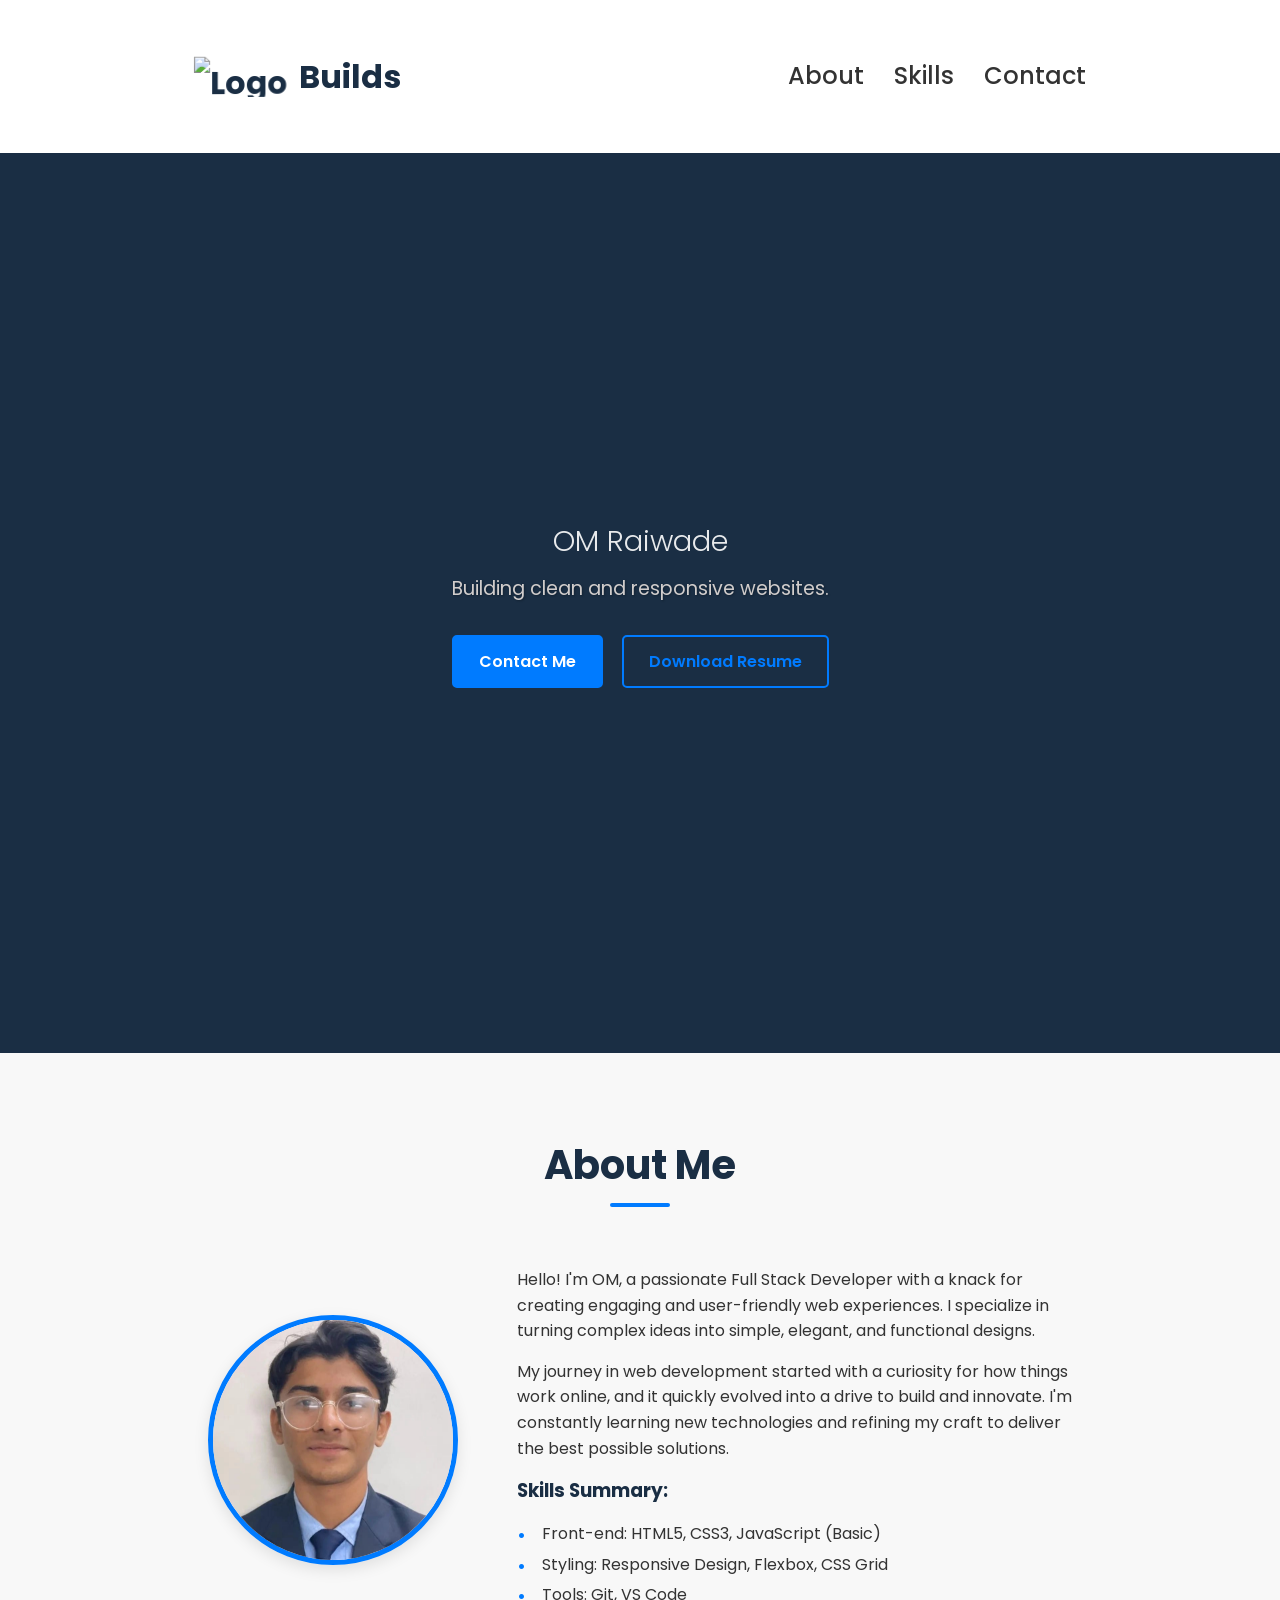
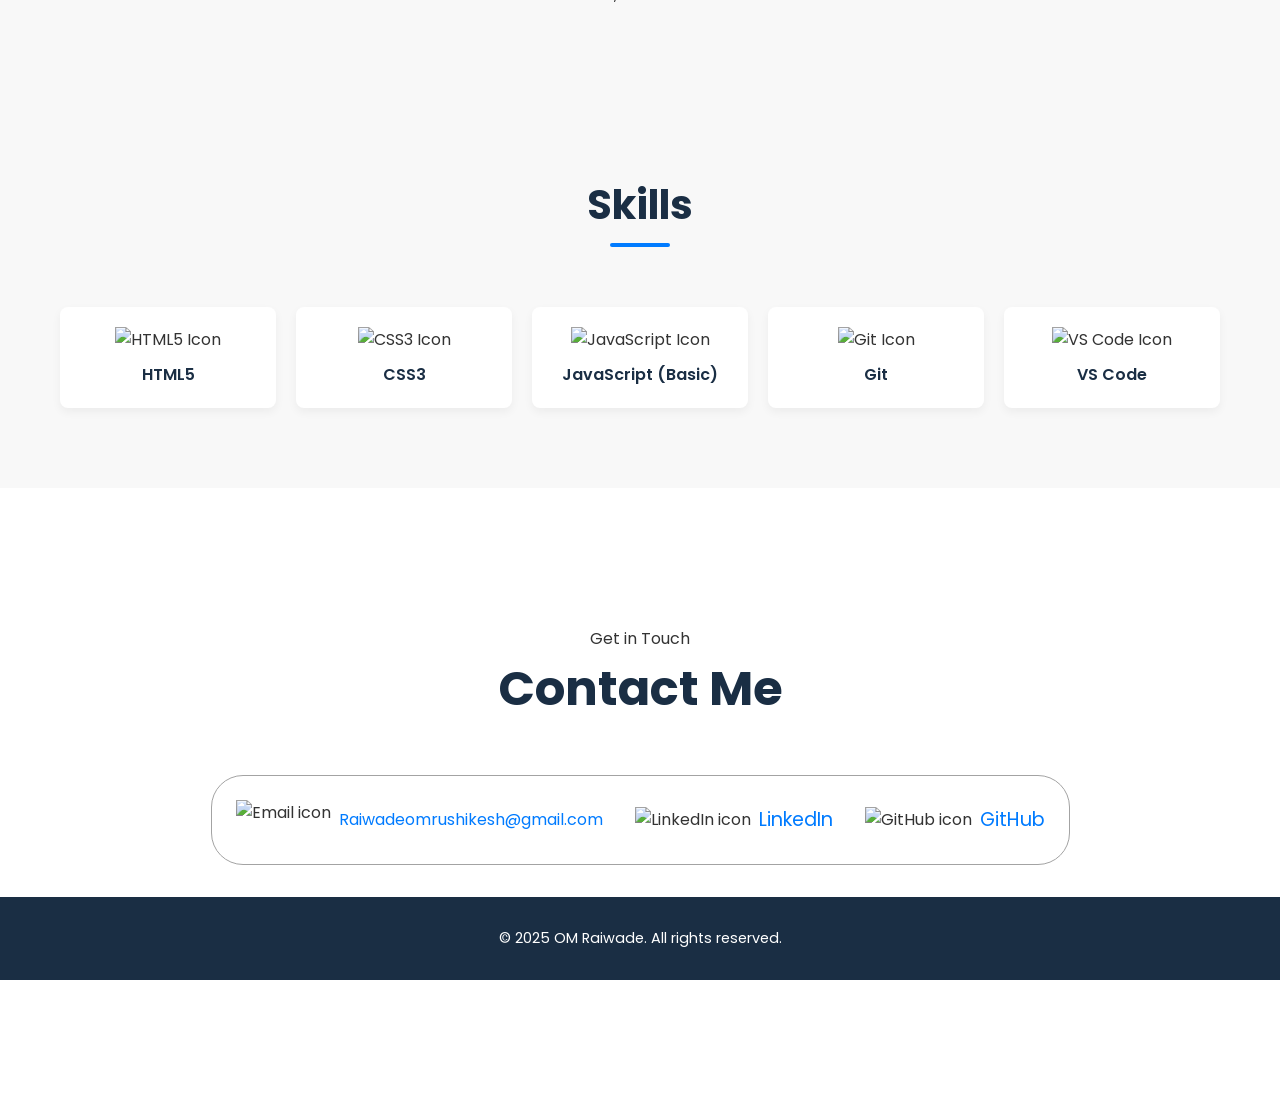
==== index.html @ de5ab7b6 "Add files via upload" ====
<!DOCTYPE html>
<html lang="en">
<head>
  <meta charset="UTF-8" />
  <meta name="viewport" content="width=device-width, initial-scale=1.0"/>
  <script src="https://cdnjs.cloudflare.com/ajax/libs/three.js/r121/three.min.js"></script>
<script src="https://cdn.jsdelivr.net/npm/vanta@latest/dist/vanta.net.min.js"></script>
  <title>Portfolio</title>
  <link rel="stylesheet" href="style.css" />
  <link href="https://fonts.googleapis.com/css2?family=Poppins:wght@300;400;600;700&display=swap" rel="stylesheet">
</head>
<body>

  <!-- Desktop Navigation -->
  <nav id="desktop-nav">
    <div class="logo">
      <img src="./assets/Gemini_Generated_Image_wcb12lwcb12lwcb1.png" alt="Logo" />
      <span>Builds</span>
    </div>
    <ul class="nav-links">
      <li><a href="#about">About</a></li>
      <li><a href="#skills">Skills</a></li>
      <li><a href="#contact">Contact</a></li>
    </ul>
  </nav>

  <!-- Hamburger Navigation (Mobile) -->
  <nav id="hamburger-nav">
    <div class="logo">Om</div>
    <div class="hamburger-menu">
      <div class="hamburger-icon" onclick="toggleMenu()">
        <span></span>
        <span></span>
        <span></span>
      </div>
      <ul class="menu-links">
        <li><a href="#about" onclick="toggleMenu()">About</a></li>
        <li><a href="#skills" onclick="toggleMenu()">Skills</a></li>
        <li><a href="#contact" onclick="toggleMenu()">Contact</a></li>
      </ul>
    </div>
  </nav>

  <!-- Hero Section -->
  <header class="hero-section" id="vanta-hero">
    <div class="hero-content">
      <p class="title">OM Raiwade</p>
     <p class="tagline" style="color: #fff5ee; font-size: 1.2rem; text-shadow: 1px 1px 2px rgba(0,0,0,0.3);">
  Building clean and responsive websites.
</p>

      <div class="hero-buttons">
        <a href="#contact" class="btn primary-btn">Contact Me</a>
        <a href="./assets/Om Resume.docx" download class="btn secondary-btn">Download Resume</a>
      </div>
    </div>
  </header>

  <!-- About Section -->
  <section id="about" class="about-me-section">
    <div class="container">
      <h2 class="section-title">About Me</h2>
      <div class="about-content">
        <div class="profile-image">
          <img src="./assets/Profile pic.jpeg" alt="Profile Picture">
        </div>
        <div class="bio-text">
          <p>Hello! I'm OM, a passionate Full Stack Developer with a knack for creating engaging and user-friendly web experiences. I specialize in turning complex ideas into simple, elegant, and functional designs.</p>
          <p>My journey in web development started with a curiosity for how things work online, and it quickly evolved into a drive to build and innovate. I'm constantly learning new technologies and refining my craft to deliver the best possible solutions.</p>
          <h3>Skills Summary:</h3>
          <ul>
            <li>Front-end: HTML5, CSS3, JavaScript (Basic)</li>
            <li>Styling: Responsive Design, Flexbox, CSS Grid</li>
            <li>Tools: Git, VS Code</li>
          </ul>
        </div>
      </div>
    </div>
  </section>

  <!-- Skills Section -->
  <section id="skills" class="skills-section">
    <div class="container">
      <h2 class="section-title">Skills</h2>
      <div class="skills-grid">
        <div class="skill-item fade-in-section">
          <img src="https://img.icons8.com/color/96/000000/html-5--v1.png" alt="HTML5 Icon">
          <p>HTML5</p>
        </div>
        <div class="skill-item fade-in-section">
          <img src="https://img.icons8.com/color/96/000000/css3.png" alt="CSS3 Icon">
          <p>CSS3</p>
        </div>
        <div class="skill-item fade-in-section">
          <img src="https://img.icons8.com/color/96/000000/javascript--v1.png" alt="JavaScript Icon">
          <p>JavaScript (Basic)</p>
        </div>
        <div class="skill-item fade-in-section">
          <img src="https://img.icons8.com/ios-filled/96/000000/git.png" alt="Git Icon">
          <p>Git</p>
        </div>
        <div class="skill-item fade-in-section">
          <img src="https://img.icons8.com/color/96/000000/visual-studio-code-2019.png" alt="VS Code Icon">
          <p>VS Code</p>
        </div>
      </div>
    </div>
  </section>

  <!-- Contact Section -->
   <section id="contact">
      <p class="section__text__p1">Get in Touch</p>
      <h1 class="title">Contact Me</h1>
  <div class="contact-info-upper-container">
  <div class="contact-info-container">
    <img src="https://img.icons8.com/ios-glyphs/30/000000/new-post.png" alt="Email icon" class="icon contact-icon email-icon"/>
    <a href="mailto:Raiwadeomrushikesh@gmail.com">Raiwadeomrushikesh@gmail.com</a>
  </div>
  <div class="contact-info-container">
    <img src="https://img.icons8.com/ios-filled/50/0077b5/linkedin.png" alt="LinkedIn icon" class="icon contact-icon"/>
    <p><a href='https://www.linkedin.com/in/om-raiwade/'>LinkedIn</a></p>
  </div>
  <div class="contact-info-container">
    <img src="https://img.icons8.com/ios-glyphs/30/000000/github.png" alt="GitHub icon" class="icon contact-icon"/>
    <p><a href="https://github.com/Raiwadeom">GitHub</a></p>
  </div>
</div>


  <!-- Footer -->
  <footer>
    <p>© 2025 OM Raiwade. All rights reserved.</p>
  </footer>

  <!-- JavaScript for Animations and Hamburger -->
  <script>
    // Fade-in animation using IntersectionObserver
    const sections = document.querySelectorAll('.fade-in-section');
    const observerOptions = { threshold: 0.1 };
    const observer = new IntersectionObserver((entries, obs) => {
      entries.forEach(entry => {
        if (entry.isIntersecting) {
          entry.target.classList.add('is-visible');
          obs.unobserve(entry.target);
        }
      });
    }, observerOptions);
    sections.forEach(section => observer.observe(section));

    // Hamburger Menu Toggle
    function toggleMenu() {
      const menu = document.querySelector(".menu-links");
      const icon = document.querySelector(".hamburger-icon");
      menu.classList.toggle("open");
      icon.classList.toggle("open");
    }
  </script>
<script src="https://cdn.jsdelivr.net/npm/vanilla-tilt@1.7.0/dist/vanilla-tilt.min.js"></script>
<script>
  VanillaTilt.init(document.querySelectorAll(".skill-item"), {
    max: 15,
    speed: 400,
    glare: true,
    "max-glare": 0.2,
    
  });
  VANTA.NET({
    el: "#vanta-hero",
    mouseControls: true,
    touchControls: true,
    gyroControls: false,
    minHeight: 200.00,
    minWidth: 200.00,
    scale: 1.0,
    scaleMobile: 1.0,
    color: 0x007bff,
    backgroundColor: 0x1a2e44,
  });

  
</script>

</body>
</html>
---- style.css ----
/* Variables for easy color theme changes */

nav,
.nav-links {
  display: flex;
}

nav {
  justify-content: space-around;
  align-items: center;
  height: 17vh;
  position: fixed;
  top: 0;
  width: 100%;
  background-color: white;
  z-index: 1000;
  animation: slideDown 0.6s ease-out forwards;
  opacity: 0;
}

@keyframes slideDown {
  0% {
    transform: translateY(-100%);
    opacity: 0;
  }
  100% {
    transform: translateY(0);
    opacity: 1;
  }
}
.nav-links {
  gap: 2rem;
  list-style: none;
  font-size: 1.5rem;
}

a {
  color: black;
  text-decoration: none;
  text-decoration-color: white;
}

a:hover {
  color: grey;
  text-decoration: underline;
  text-underline-offset: 1rem;
  text-decoration-color: rgb(181, 181, 181);
}

.logo {
  display: flex;
  align-items: center;
  gap: 10px;
  font-size: 2rem;
  font-weight: bold;
  color: var(--navy);
}

.logo img {
    transform: perspective(500px) rotateY(10deg);
  transition: transform 0.4s ease;
  height: 40px;
  width: auto;
}

.btn:hover {
  transform: perspective(800px) rotateX(6deg);
}

.logo:hover {
  cursor: default;
  animation: bounce 0.6s ease;
}
@keyframes bounce {
  0%, 100% {
    transform: translateY(0);
  }
  50% {
    transform: translateY(-5px);
  }
}


/* Add this in your CSS */
.fade-in-section {
  opacity: 0;
  transform: translateY(30px);
  transition: opacity 0.8s ease-out, transform 0.8s ease-out;
}

.fade-in-section.is-visible {
  opacity: 1;
  transform: translateY(0);
}


/* HAMBURGER MENU */

#hamburger-nav {
  display: none;
}

.hamburger-menu {
  position: relative;
  display: inline-block;
}

.hamburger-icon {
  display: flex;
  flex-direction: column;
  justify-content: space-between;
  height: 24px;
  width: 30px;
  cursor: pointer;
}

.hamburger-icon span {
  width: 100%;
  height: 2px;
  background-color: black;
  transition: all 0.3 ease-in-out;
}

.menu-links {
  position: absolute;
  top: 100%;
  right: 0;
  background-color: white;
  width: fit-content;
  max-height: 0;
  overflow: hidden;
  transition: all 0.3 ease-in-out;
}

.menu-links a {
  display: block;
  padding: 10px;
  text-align: center;
  font-size: 1.5rem;
  color: black;
  text-decoration: none;
  transition: all 0.3 ease-in-out;
}

.menu-links li {
  list-style: none;
}

.menu-links.open {
  max-height: 300px;
}

.hamburger-icon.open span:first-child {
  transform: rotate(45deg) translate(10px, 5px);
}

.hamburger-icon.open span:nth-child(2) {
  opacity: 0;
}

.hamburger-icon.open span:last-child {
  transform: rotate(-45deg) translate(10px, -5px);
}

.hamburger-icon span:first-child {
  transform: none;
}

.hamburger-icon span:first-child {
  opacity: 1;
}

.hamburger-icon span:first-child {
  transform: none;
}

/* Basic Reset */
* {
  margin: 0;
  padding: 0;
  box-sizing: border-box;
}

/* Navbar Styling */
.navbar {
  display: flex;
  justify-content: space-between;
  align-items: center;
  padding: 20px 10%;
  background-color: #ffffff; /* or dark background if using dark theme */
  box-shadow: 0 2px 5px rgba(0, 0, 0, 0.1);
  position: fixed;
  width: 100%;
  top: 0;
  z-index: 100;
}

/* Logo */
.logo img {
  height: 40px;
  width: auto;
}

/* Navigation Links */
.nav-links {
  list-style: none;
  display: flex;
  gap: 30px;
}

.nav-links a {
  text-decoration: none;
  color: #333;
  font-weight: 500;
  transition: color 0.3s ease;
}

.nav-links a:hover {
  color: #007bff; /* hover effect color */
}



:root {
    --navy: #1A2E44;
    --white: #FFFFFF;
    --accent-blue: #007BFF;
    --light-gray: #f8f8f8;
    --dark-gray: #333;
}

/* Base Styles */
* {
    margin: 0;
    padding: 0;
    box-sizing: border-box;
}

body {
    font-family: 'Poppins', sans-serif;
    line-height: 1.6;
    color: var(--dark-gray);
    background-color: var(--white);
    scroll-behavior: smooth;
}

.container {
    max-width: 1200px;
    margin: 0 auto;
    padding: 0 20px;
}

a {
    text-decoration: none;
    color: var(--accent-blue);
}

a:hover {
    text-decoration: underline;
}

h1, h2, h3 {
    color: var(--navy);
    margin-bottom: 15px;
}

.section-title {
    text-align: center;
    font-size: 2.5em;
    margin-bottom: 60px;
    position: relative;
    padding-bottom: 10px;
}

.section-title::after {
    content: '';
    position: absolute;
    bottom: 0;
    left: 50%;
    transform: translateX(-50%);
    width: 60px;
    height: 4px;
    background-color: var(--accent-blue);
    border-radius: 2px;
}

.btn {
    display: inline-block;
    padding: 12px 25px;
    border-radius: 5px;
    font-weight: 600;
    transition: background-color 0.3s ease, color 0.3s ease;
    text-align: center;
}

.primary-btn {
    background-color: var(--accent-blue);
    color: var(--white);
    border: 2px solid var(--accent-blue);
}

.primary-btn:hover {
    background-color: #0056b3;
    border-color: #0056b3;
    color: var(--white);
    text-decoration: none;
}

.secondary-btn {
    background-color: transparent;
    color: var(--accent-blue);
    border: 2px solid var(--accent-blue);
    margin-left: 15px;
}

.secondary-btn:hover {
    background-color: var(--accent-blue);
    color: var(--white);
    text-decoration: none;
}

/* Hero Section */

.hero-section {
    background-color: var(--navy);
    color: var(--white);
    text-align: center;
    padding: 100px 20px;
    display: flex;
    justify-content: center;
    align-items: center;
    min-height: 100vh; /* Full viewport height */
    flex-direction: column;
     margin-top: 17vh;
}

.hero-content h1 {
    font-size: 4em;
    margin-bottom: 10px;
    color: var(--white);
}

.hero-content .title {
    font-size: 1.8em;
    font-weight: 300;
    margin-bottom: 10px;
    opacity: 0.9;
}

.hero-content .tagline {
    font-size: 1.2em;
    margin-bottom: 30px;
    opacity: 0.8;
}

.hero-buttons {
    margin-top: 20px;
}

/* About Me Section */
.about-me-section {
    padding: 80px 0;
    background-color: var(--light-gray);
    text-align: center;
}

.about-content {
    display: flex;
    flex-wrap: wrap;
    align-items: center;
    gap: 40px;
    text-align: left;
    max-width: 900px;
    margin: 0 auto;
}

.profile-image {
    flex: 1;
    min-width: 250px;
    display: flex;
    justify-content: center;
    align-items: center;
}

.profile-image img {
    width: 250px;
    height: 250px;
    border-radius: 50%;
    object-fit: cover;
    border: 5px solid var(--accent-blue);
    box-shadow: 0 5px 15px rgba(0, 0, 0, 0.1);
}

.bio-text {
    flex: 2;
    min-width: 300px;
}

.bio-text p {
    margin-bottom: 15px;
}

.bio-text ul {
    list-style: none;
    padding-left: 0;
    margin-top: 15px;
}

.bio-text ul li {
    margin-bottom: 5px;
    padding-left: 25px;
    position: relative;
}

.bio-text ul li::before {
    content: '•';
    color: var(--accent-blue);
    font-size: 1.2em;
    position: absolute;
    left: 0;
    top: 0;
}

/* Projects Section */
.projects-section {
    padding: 80px 0;
    background-color: var(--white);
}

.project-grid {
    display: grid;
    grid-template-columns: repeat(auto-fit, minmax(300px, 1fr));
    gap: 30px;
}

.project-card {
    background-color: var(--light-gray);
    border-radius: 8px;
    padding: 30px;
    box-shadow: 0 4px 15px rgba(0, 0, 0, 0.05);
    transition: transform 0.3s ease, box-shadow 0.3s ease;
    display: flex;
    flex-direction: column;
    justify-content: space-between;
    opacity: 0; /* Hidden by default for animation */
    transform: translateY(20px); /* Start slightly below for animation */
}

.project-card.is-visible {
    opacity: 1;
    transform: translateY(0);
    transition: opacity 0.6s ease-out, transform 0.6s ease-out;
}

.project-card:hover {
    transform: translateY(-5px);
    box-shadow: 0 6px 20px rgba(0, 0, 0, 0.1);
}

.project-card h3 {
    color: var(--accent-blue);
    margin-bottom: 10px;
}

.project-description {
    font-size: 0.95em;
    margin-bottom: 15px;
    flex-grow: 1;
}

.tech-stack {
    font-size: 0.9em;
    color: #555;
    margin-bottom: 20px;
}

.project-btn {
    background-color: var(--navy);
    color: var(--white);
    border: none;
    align-self: flex-start;
    padding: 10px 20px;
    font-size: 0.9em;
}

.project-btn:hover {
    background-color: var(--dark-gray);
    text-decoration: none;
}

/* Skills Section */
.skills-section {
    padding: 80px 0;
    background-color: var(--light-gray);
}

.skills-grid {
    display: grid;
    grid-template-columns: repeat(auto-fit, minmax(120px, 1fr));
    gap: 20px;
    text-align: center;
}

.skill-item {
    background-color: var(--white);
    border-radius: 8px;
    padding: 20px;
    box-shadow: 0 4px 10px rgba(0, 0, 0, 0.05);
    transition: transform 0.3s ease, box-shadow 0.3s ease;
    opacity: 0; /* Hidden by default for animation */
    transform: translateY(20px); /* Start slightly below for animation */
}

.skill-item.is-visible {
    opacity: 1;
    transform: translateY(0);
    transition: opacity 0.6s ease-out, transform 0.6s ease-out;
}

.skill-item:hover {
    transform: translateY(-5px);
    box-shadow: 0 6px 15px rgba(0, 0, 0, 0.1);
}

.skill-item img {
    width: 60px;
    height: 60px;
    margin-bottom: 10px;
}

.skill-item p {
    font-weight: 600;
    color: var(--navy);
}

/* Contact Section */
#contact {
  display: flex;
  justify-content: center;
  flex-direction: column;
  height: 70vh;
}

.contact-info-upper-container {
  display: flex;
  justify-content: center;
  border-radius: 2rem;
  border: rgb(53, 53, 53) 0.1rem solid;
  border-color: rgb(163, 163, 163);
  background: (250, 250, 250);
  margin: 2rem auto;
  padding: 0.5rem;
}

.contact-info-container {
  display: flex;
  align-items: center;
  justify-content: center;
  gap: 0.5rem;
  margin: 1rem;
}

.contact-info-container p {
  font-size: larger;
}

.contact-icon {
  cursor: default;
}

.email-icon {
  height: 2.5rem;
}
.section__text__p1 {
  text-align: center;
}

.section__text__p2 {
  font-size: 1.75rem;
  margin-bottom: 1rem;
}

.title {
  font-size: 3rem;
  text-align: center;
}

/* Footer */
footer {
    background-color: var(--navy);
    color: var(--white);
    text-align: center;
    padding: 30px 20px;
    font-size: 0.9em;
}

footer a {
    color: var(--white);
    margin: 0 10px;
}

footer a:hover {
    color: var(--accent-blue);
    text-decoration: none;
}

.social-links img {
    width: 24px;
    height: 24px;
    vertical-align: middle;
    margin-top: 15px;
}

/* --- Media Queries for Responsiveness --- */

/* For smaller screens (e.g., mobile phones) */
@media (max-width: 768px) {
    .hero-content h1 {
        font-size: 3em;
    }

    .hero-content .title {
        font-size: 1.4em;
    }

    .hero-content .tagline {
        font-size: 1em;
    }

    .hero-buttons .btn {
        display: block;
        width: 80%;
        margin: 15px auto;
    }

    .secondary-btn {
        margin-left: 0;
    }

    .about-content {
        flex-direction: column;
        text-align: center;
    }

    .profile-image {
        margin-bottom: 30px;
    }

    .contact-content {
        flex-direction: column;
    }
}



/* Fade-in Animation for Intersection Observer */
.fade-in-section {
    opacity: 0;
    transform: translateY(20px);
    transition: opacity 0.6s ease-out, transform 0.6s ease-out;
}

.fade-in-section.is-visible {
    opacity: 1;
    transform: translateY(0);
}
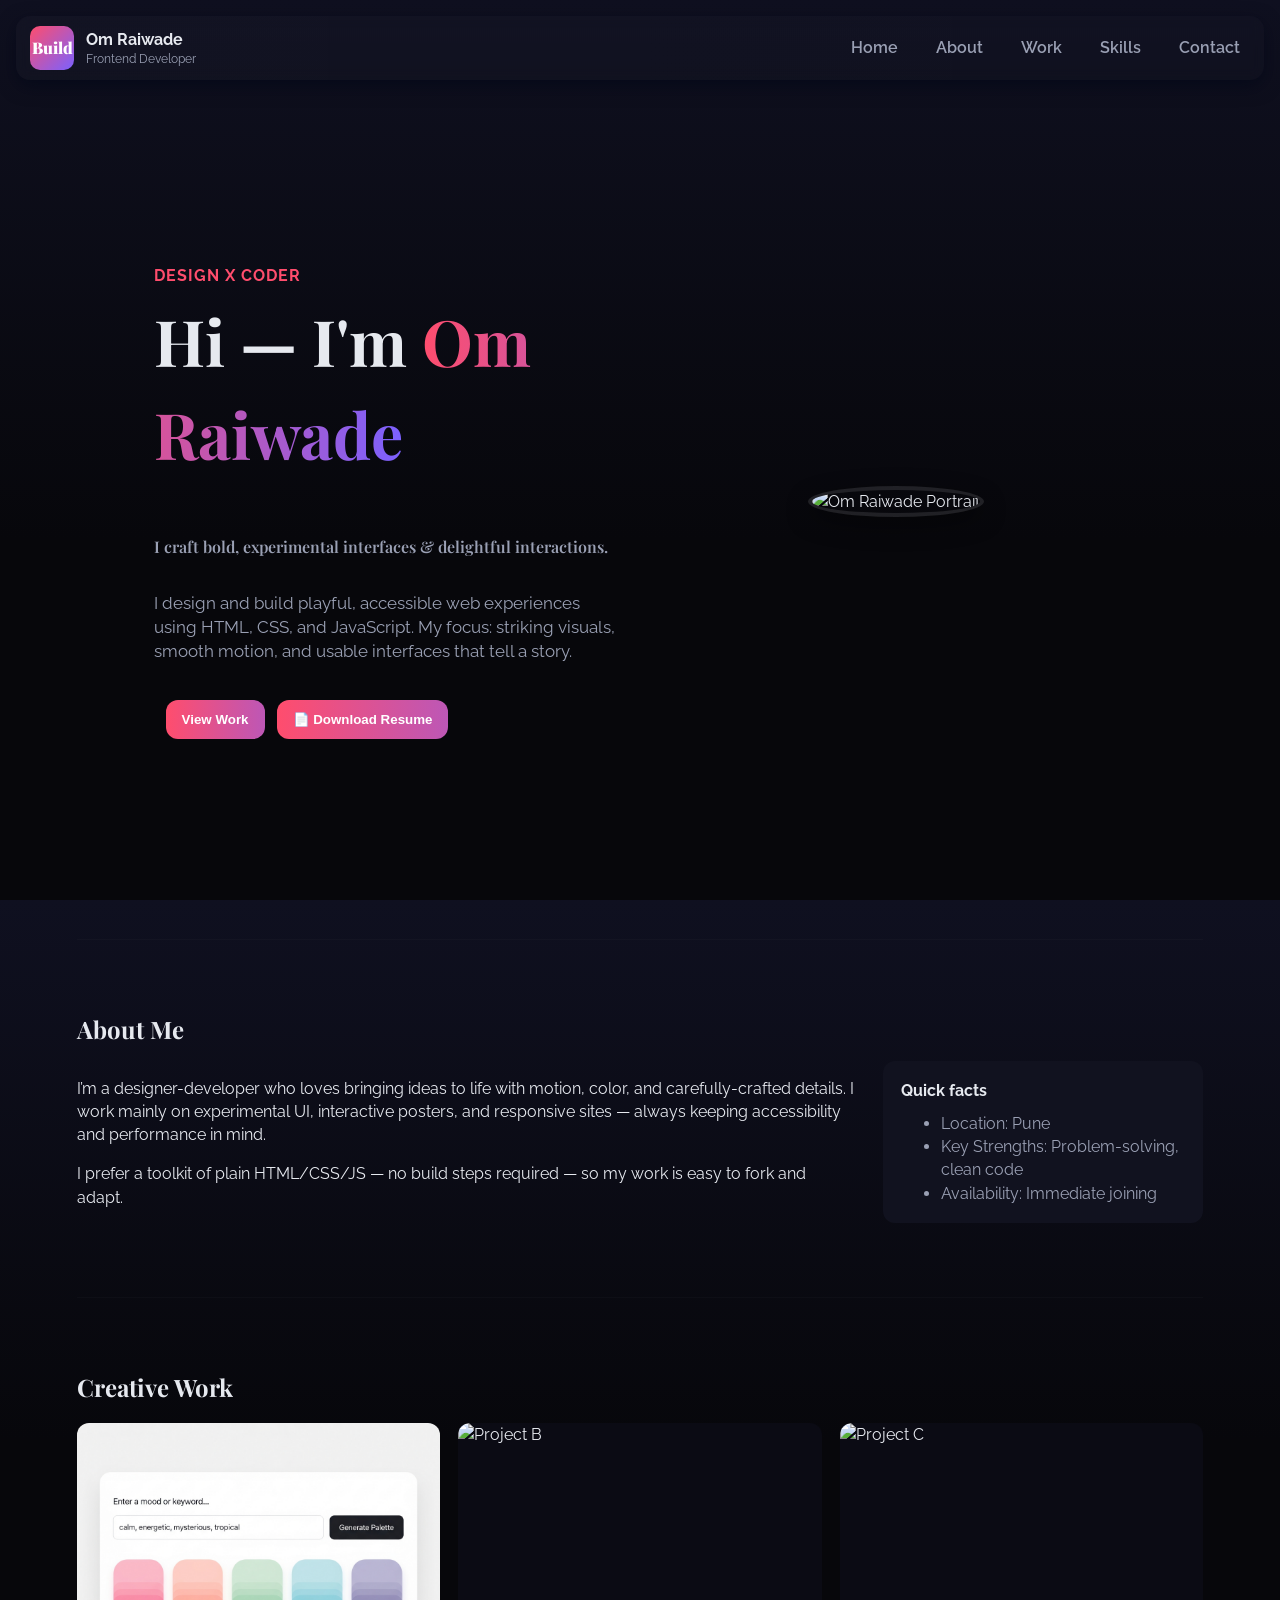
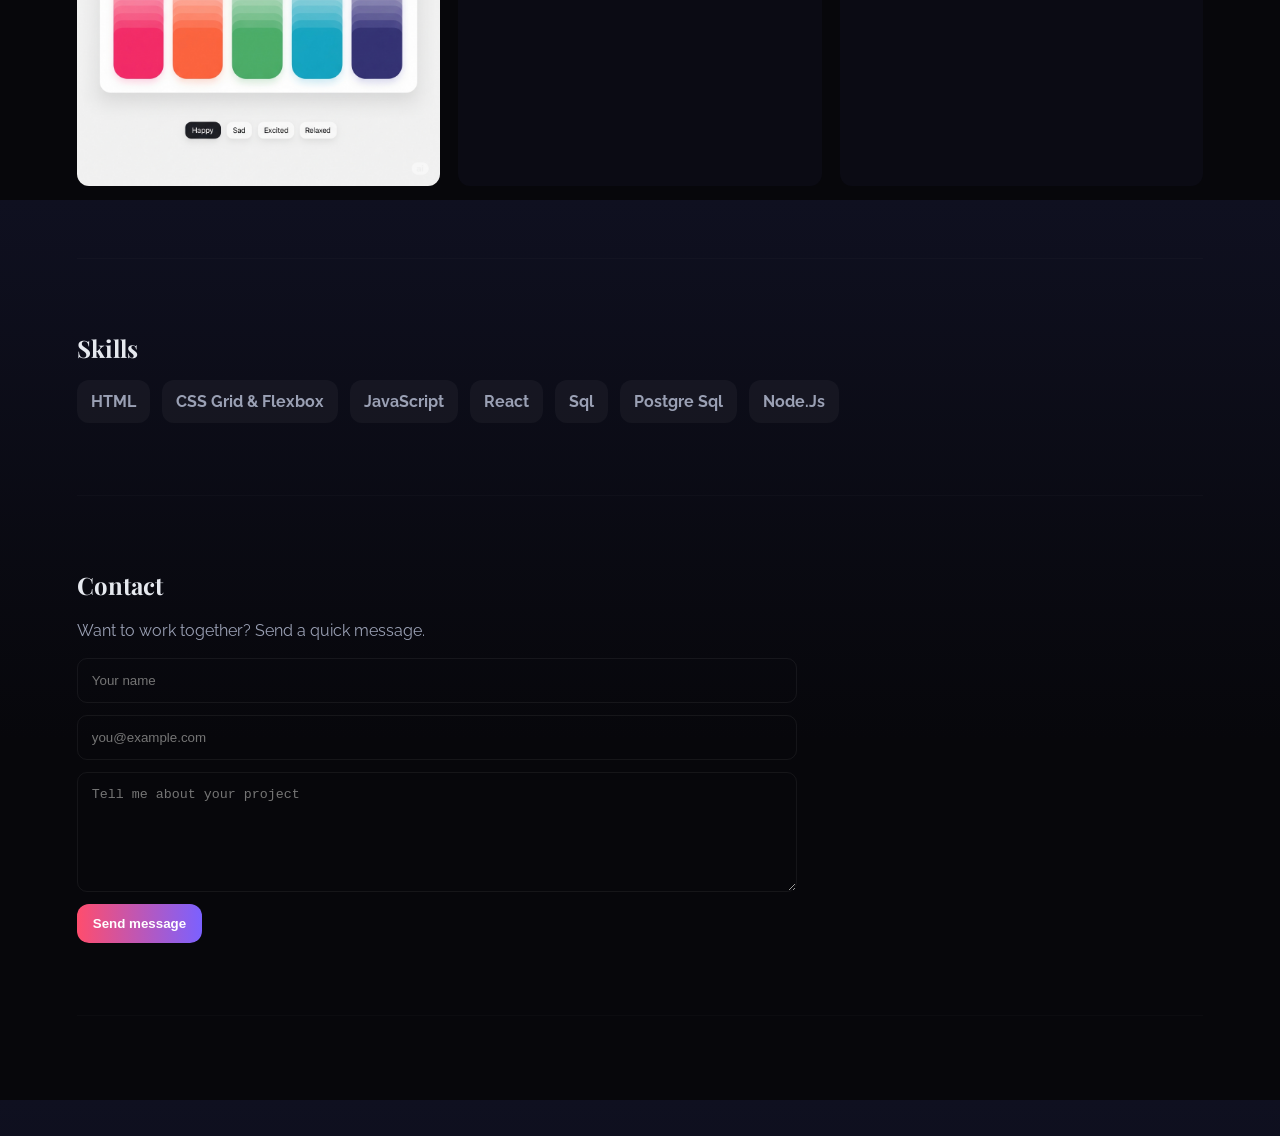
==== commit 699e4260: "Add files via upload" ====
--- a/index.html
+++ b/index.html
@@ -1,184 +1,577 @@
-<!DOCTYPE html>
+<!doctype html>
 <html lang="en">
 <head>
-  <meta charset="UTF-8" />
-  <meta name="viewport" content="width=device-width, initial-scale=1.0"/>
-  <script src="https://cdnjs.cloudflare.com/ajax/libs/three.js/r121/three.min.js"></script>
-<script src="https://cdn.jsdelivr.net/npm/vanta@latest/dist/vanta.net.min.js"></script>
-  <title>Portfolio</title>
-  <link rel="stylesheet" href="style.css" />
-  <link href="https://fonts.googleapis.com/css2?family=Poppins:wght@300;400;600;700&display=swap" rel="stylesheet">
+  <meta charset="utf-8" />
+  <meta name="viewport" content="width=device-width,initial-scale=1" />
+  <title>Your Name — Creative Portfolio</title>
+  <!-- Google Fonts -->
+  <link href="https://fonts.googleapis.com/css2?family=Raleway:wght@300;400;700;900&family=Playfair+Display:wght@400;700&display=swap" rel="stylesheet">
+
+  <style>
+    /* ==========================
+       Base / Reset
+       ========================== */
+    :root{
+      --bg:#0f1020;
+      --panel:#11121f;
+      --accent:#ff4d6d; /* bold eye-catching color */
+      --accent-2:#7b61ff;
+      --muted:#9aa0b4;
+      --glass: rgba(255,255,255,0.04);
+      --radius:16px;
+    }
+    *{box-sizing:border-box}
+    html,body{height:100%;}
+    body{
+      margin:0;
+      font-family: 'Raleway',system-ui,Segoe UI,Roboto,Helvetica,Arial,sans-serif;
+      background:linear-gradient(180deg,var(--bg),#07070b 60%);
+      color:#e6e9ef;
+      line-height:1.45;
+    }
+
+    /* ==========================
+       Layout & Nav
+       ========================== */
+    header{
+      position:fixed;
+      top:16px;left:16px;
+      right:16px;
+      z-index:60;
+      display:flex;
+      align-items:center;
+      justify-content:space-between;
+      gap:16px;
+      background:linear-gradient(90deg, rgba(255,255,255,0.02), rgba(255,255,255,0.01));
+      padding:10px 14px;
+      border-radius:14px;backdrop-filter: blur(6px);
+      box-shadow: 0 6px 18px rgba(2,6,23,0.6);
+    }
+    .brand{display:flex;
+    align-items:center;
+    gap:12px}
+    .logo{
+      width:44px;
+      height:44px;
+      border-radius:10px;
+      flex:0 0 44px;
+      background:linear-gradient(135deg,var(--accent),var(--accent-2));
+      display:grid;
+      place-items:center;
+      font-weight:900;
+      font-family:'Playfair Display',serif;
+      color:white
+    }
+    nav{
+    display:flex;
+    gap:18px;
+    align-items:center}
+    nav a{color:var(--muted);text-decoration:none;font-weight:600;padding:8px 10px;border-radius:10px}
+    nav a:hover{color:white;background:var(--glass)}
+    .nav-toggle{display:none}
+
+    /* ==========================
+       Hero
+       ========================== */
+    .hero{
+        min-height:100vh;
+        display:grid;
+        align-items:center;
+        padding:120px 6vw 80px;
+        grid-template-columns:1fr 460px;
+        gap:48px}
+    .hero .content{
+        max-width:720px
+    }
+    .eyebrow{
+        color:var(--accent);
+        font-weight:700;
+        letter-spacing:1px;
+        text-transform:uppercase
+    }
+    h1{font-family:'Playfair Display',serif;
+    font-size:clamp(36px,6vw,64px);
+    margin:8px 0 16px
+}
+    p.lead{color:var(--muted);
+    font-size:1.05rem
+}
+
+   
+    /* ==========================
+       Sections
+       ========================== */
+    main{
+        padding:40px 6vw 120px
+    }
+    section{
+        padding:72px 0;
+        border-bottom:1px solid rgba(255,255,255,0.02)
+    }
+    section h2{
+        font-family:'Playfair Display',serif;
+        margin:0 0 14px
+    }
+    .grid{
+        display:grid;
+        gap:18px}
+
+    /* Projects grid */
+   /* Project card redesign */
+.project {
+  position: relative;
+  border-radius: 12px;
+  overflow: hidden;
+  cursor: pointer;
+  min-height: 200px;
+  background: #0b0b14;
+  display: flex;
+  flex-direction: column;
+  justify-content: flex-end;
+  
+}
+
+.project img {
+  width: 100%;
+  height: 100%;
+  object-fit:fill;
+  display: block;
+  transition: transform 0.5s ease;
+}
+
+.project:hover img {
+  transform: scale(1.06);
+}
+
+/* Overlay with title and buttons */
+.project .overlay {
+  position: absolute;
+  inset: 0;
+  background: linear-gradient(180deg, rgba(0,0,0,0) 50%, rgba(0,0,0,0.8) 100%);
+  display: flex;
+  flex-direction: column;
+  justify-content: flex-end;
+  padding: 14px;
+  opacity: 0;
+  transition: opacity 0.3s ease;
+}
+
+.project:hover .overlay {
+  opacity: 1;
+}
+
+.project-title {
+  color: white;
+  font-weight: 700;
+  margin-bottom: 8px;
+}
+
+.github-btn {
+  background: var(--glass);
+  padding: 8px 12px;
+  border-radius: 8px;
+  color: white;
+  font-size: 14px;
+  font-weight: 600;
+  text-decoration: none;
+  display: inline-flex;
+  align-items: center;
+  gap: 6px;
+  transition: background 0.3s ease;
+}
+
+.github-btn:hover {
+  background: var(--accent);
+}
+.github-btn svg {
+  width: 16px;
+  height: 16px;
+}
+
+    /* Skills */
+    .skills{
+        display:flex;
+        gap:12px;
+        flex-wrap:wrap
+    }
+    .skill{
+        background:var(--glass);
+        padding:10px 14px;
+        border-radius:12px;
+        color:var(--muted);
+        font-weight:700
+    }
+
+    /* Contact */
+    form{
+        display:grid;
+        align-items: center;
+        gap:12px;
+        max-width:720px
+    }
+    input,textarea{
+        background:transparent;
+        border:1px solid rgba(255,255,255,0.06);
+        padding:14px;
+        border-radius:10px;
+        color:inherit
+    }
+    button[type=submit]{
+        background:linear-gradient(90deg,var(--accent),var(--accent-2));
+        border:none;
+        padding:12px 16px;
+        border-radius:12px;
+        color:white;
+        font-weight:700;
+        cursor:pointer
+    }
+
+    /* Lightbox */
+    .lightbox{
+        position:fixed;
+        inset:0;
+        display:none;
+        align-items:center;
+        justify-content:center;
+        background:rgba(3,3,6,0.85);
+        z-index:999;
+        padding:24px
+    }
+    .lightbox.open{
+        display:flex
+    }
+    .lightbox img{
+        max-width:92%;
+        max-height:86%;
+        border-radius:10px;
+        box-shadow:0 40px 120px rgba(2,4,12,0.9)
+    }
+    .lightbox .close{
+        position:absolute;
+        top:22px;
+        right:22px;
+        background:transparent;
+        border:2px solid rgba(255,255,255,0.06);
+        padding:8px;border-radius:10px;
+        color:white;
+        font-weight:700}
+
+    /* small screens */
+    @media (max-width:980px){
+      .hero{grid-template-columns:1fr; padding-top:140px}
+      .projects .grid{grid-template-columns:repeat(2,1fr)}
+      nav{display:none}
+      .nav-toggle{display:block}
+    }
+    @media (max-width:560px){
+      .projects .grid{grid-template-columns:1fr}
+      header{padding:8px}
+      .logo{width:40px;height:40px}
+      .hero{padding:110px 5vw 60px}
+    }
+
+    /* Scroll-visible utility (used by JS) */
+    .reveal{opacity:0;transform:translateY(18px);transition:opacity .7s ease,var(--transform) .7s ease}
+    .reveal.visible{opacity:1;transform:none}
+    /* view work and download resume */
+
+     .btn-primary {
+    padding: 12px 16px;
+    border-radius: 12px;
+    border: none;
+    background: linear-gradient(90deg, var(--accent), var(--accent-2));
+    color: white;
+    font-weight: 700;
+    cursor: pointer;
+    transition: background-position 0.4s ease;
+    background-size: 200%;
+    background-position: left;
+  }
+  .btn-primary:hover {
+    background-position: right;
+  }
+
+  </style>
+
 </head>
 <body>
-
-  <!-- Desktop Navigation -->
-  <nav id="desktop-nav">
-    <div class="logo">
-      <img src="./assets/Gemini_Generated_Image_wcb12lwcb12lwcb1.png" alt="Logo" />
-      <span>Builds</span>
-    </div>
-    <ul class="nav-links">
-      <li><a href="#about">About</a></li>
-      <li><a href="#skills">Skills</a></li>
-      <li><a href="#contact">Contact</a></li>
-    </ul>
-  </nav>
-
-  <!-- Hamburger Navigation (Mobile) -->
-  <nav id="hamburger-nav">
-    <div class="logo">Om</div>
-    <div class="hamburger-menu">
-      <div class="hamburger-icon" onclick="toggleMenu()">
-        <span></span>
-        <span></span>
-        <span></span>
-      </div>
-      <ul class="menu-links">
-        <li><a href="#about" onclick="toggleMenu()">About</a></li>
-        <li><a href="#skills" onclick="toggleMenu()">Skills</a></li>
-        <li><a href="#contact" onclick="toggleMenu()">Contact</a></li>
-      </ul>
-    </div>
-  </nav>
-
-  <!-- Hero Section -->
-  <header class="hero-section" id="vanta-hero">
-    <div class="hero-content">
-      <p class="title">OM Raiwade</p>
-     <p class="tagline" style="color: #fff5ee; font-size: 1.2rem; text-shadow: 1px 1px 2px rgba(0,0,0,0.3);">
-  Building clean and responsive websites.
-</p>
-
-      <div class="hero-buttons">
-        <a href="#contact" class="btn primary-btn">Contact Me</a>
-        <a href="./assets/Om Resume.docx" download class="btn secondary-btn">Download Resume</a>
+  <header>
+    <div class="brand">
+      <div class="logo">Build</div>
+      <div>
+        <div style="font-weight:700">Om Raiwade</div>
+        <div style="font-size:12px;color:var(--muted)">Frontend Developer</div>
       </div>
     </div>
+
+    <nav aria-label="Primary navigation">
+      <a href="#hero">Home</a>
+      <a href="#about">About</a>
+      <a href="#projects">Work</a>
+      <a href="#skills">Skills</a>
+      <a href="#contact">Contact</a>
+    </nav>
+
+    <button class="nav-toggle" aria-expanded="false" aria-controls="mobile-menu">☰</button>
   </header>
 
-  <!-- About Section -->
-  <section id="about" class="about-me-section">
-    <div class="container">
-      <h2 class="section-title">About Me</h2>
-      <div class="about-content">
-        <div class="profile-image">
-          <img src="./assets/Profile pic.jpeg" alt="Profile Picture">
+  <main>
+    <section id="hero" class="hero">
+      <div class="content">
+        <div class="eyebrow reveal">Design X Coder</div>
+        <h1 class="reveal">Hi — I'm <span style="background:linear-gradient(90deg,var(--accent),var(--accent-2));-webkit-background-clip:text;background-clip:text;color:transparent;">Om Raiwade</span><br><small style="font-size:16px;color:var(--muted);font-weight:600">I craft bold, experimental interfaces & delightful interactions.</small></h1>
+        <p class="lead reveal">I design and build playful, accessible web experiences using HTML, CSS, and JavaScript. My focus: striking visuals, smooth motion, and usable interfaces that tell a story.</p>
+        <p style="margin-top:18px; display:flex; gap:12px; flex-wrap:wrap;" class="reveal">
+  <a href="#projects" style="text-decoration:none">
+   <p style="margin-top:18px; display:flex; gap:12px; flex-wrap:wrap;" class="reveal">
+  <!-- View Work -->
+  <a href="#projects" style="text-decoration:none">
+    <button class="btn-primary">
+      View Work
+    </button>
+  </a>
+
+  <!-- Download Resume -->
+  <a href="./assets/Om Resume.docx" download style="text-decoration:none">
+    <button class="btn-primary">
+      📄 Download Resume
+    </button>
+  </a>
+</p>
+  </a>
+</p>
+
+      </div>
+
+   
+   <aside class="preview-card reveal" style="text-align:center;">
+  <img 
+    src="./assets/Profile pic.png" 
+    alt="Om Raiwade Portrait" 
+    style="
+      width:220px;
+      height:220px;
+      object-fit:cover;
+      border-radius:50%;
+      box-shadow:0 8px 25px rgba(0,0,0,0.4);
+      border:4px solid rgba(255,255,255,0.1);
+      animation: floatImage 4s ease-in-out infinite;
+      transition: transform 0.3s ease;
+    "
+  >
+  <div style="padding-top:16px;color:var(--muted);font-weight:600;font-size:15px;">
+    
+  </div>
+</aside>
+
+<style>
+@keyframes floatImage {
+  0%, 100% { transform: translateY(0px); }
+  50% { transform: translateY(-10px); }
+}
+</style>
+
+    
+  </div>
+</aside>
+
+    </section>
+
+    <section id="about">
+      <h2 class="reveal">About Me</h2>
+      <div class="grid" style="grid-template-columns:1fr 320px;align-items:start;gap:28px">
+        <div class="reveal">
+          <p>I’m a designer-developer who loves bringing ideas to life with motion, color, and carefully-crafted details. I work mainly on experimental UI, interactive posters, and responsive sites — always keeping accessibility and performance in mind.</p>
+          <p>I prefer a toolkit of plain HTML/CSS/JS — no build steps required — so my work is easy to fork and adapt.</p>
         </div>
-        <div class="bio-text">
-          <p>Hello! I'm OM, a passionate Full Stack Developer with a knack for creating engaging and user-friendly web experiences. I specialize in turning complex ideas into simple, elegant, and functional designs.</p>
-          <p>My journey in web development started with a curiosity for how things work online, and it quickly evolved into a drive to build and innovate. I'm constantly learning new technologies and refining my craft to deliver the best possible solutions.</p>
-          <h3>Skills Summary:</h3>
-          <ul>
-            <li>Front-end: HTML5, CSS3, JavaScript (Basic)</li>
-            <li>Styling: Responsive Design, Flexbox, CSS Grid</li>
-            <li>Tools: Git, VS Code</li>
+        <div class="reveal" style="background:var(--panel);padding:18px;border-radius:12px">
+          <strong>Quick facts</strong>
+          <ul style="margin:10px 0 0;color:var(--muted)">
+            <li>Location: Pune</li>
+            <li> Key Strengths: Problem-solving, clean code</li>
+            <li>Availability: Immediate joining</li></li>
           </ul>
         </div>
       </div>
+    </section>
+  <section id="projects" class="projects">
+      <h2 class="reveal">Creative Work</h2>
+    <div class="grid reveal" style="grid-template-columns:repeat(3,1fr);margin-top:18px">
+  <!-- Project A -->
+  <div class="project" data-title="Project A" data-src="" tabindex="0">
+    <img src="./assets/pic 1.png" alt="Project A">
+    <div class="overlay">
+      <div class="project-title">Project A</div>
+      <a href="./assets/project/index.html/index.html" target="_blank" class="github-btn">
+        <!-- GitHub Icon -->
+        <svg fill="currentColor" viewBox="0 0 24 24"><path d="M12 .5C5.6.5.5 5.6.5 12c0 5.1 3.3 9.4 7.9 10.9.6.1.8-.3.8-.6v-2.2c-3.2.7-3.9-1.4-3.9-1.4-.5-1.2-1.2-1.5-1.2-1.5-1-.7.1-.7.1-.7 1.1.1 1.7 1.1 1.7 1.1 1 .1 1.6-.8 1.9-1.3.1-.7.4-1.1.7-1.4-2.5-.3-5.2-1.3-5.2-5.8 0-1.3.5-2.4 1.1-3.3 0-.3-.4-1.4.1-3 0 0 .9-.3 3.4 1.2a11.7 11.7 0 0 1 6.1 0c2.5-1.5 3.4-1.2 3.4-1.2.5 1.6.1 2.7.1 3 .7.9 1.1 2 1.1 3.3 0 4.5-2.7 5.5-5.2 5.8.4.4.8 1.1.8 2.2v3.2c0 .3.2.7.8.6A10.9 10.9 0 0 0 23.5 12c0-6.4-5.1-11.5-11.5-11.5Z"/></svg>
+        View on GitHub
+      </a>
     </div>
-  </section>
-
-  <!-- Skills Section -->
-  <section id="skills" class="skills-section">
-    <div class="container">
-      <h2 class="section-title">Skills</h2>
-      <div class="skills-grid">
-        <div class="skill-item fade-in-section">
-          <img src="https://img.icons8.com/color/96/000000/html-5--v1.png" alt="HTML5 Icon">
-          <p>HTML5</p>
-        </div>
-        <div class="skill-item fade-in-section">
-          <img src="https://img.icons8.com/color/96/000000/css3.png" alt="CSS3 Icon">
-          <p>CSS3</p>
-        </div>
-        <div class="skill-item fade-in-section">
-          <img src="https://img.icons8.com/color/96/000000/javascript--v1.png" alt="JavaScript Icon">
-          <p>JavaScript (Basic)</p>
-        </div>
-        <div class="skill-item fade-in-section">
-          <img src="https://img.icons8.com/ios-filled/96/000000/git.png" alt="Git Icon">
-          <p>Git</p>
-        </div>
-        <div class="skill-item fade-in-section">
-          <img src="https://img.icons8.com/color/96/000000/visual-studio-code-2019.png" alt="VS Code Icon">
-          <p>VS Code</p>
-        </div>
-      </div>
+  </div>
+
+  <!-- Project B -->
+  <div class="project" data-title="Project B" data-src="https://images.unsplash.com/photo-1498050108023-c5249f4df085?q=80&w=1600" tabindex="0">
+    <img src="https://images.unsplash.com/photo-1498050108023-c5249f4df085?q=80&w=800" alt="Project B">
+    <div class="overlay">
+      <div class="project-title">Project B</div>
+      <a href="https://github.com/yourusername/project-b" target="_blank" class="github-btn">
+        <svg fill="currentColor" viewBox="0 0 24 24"><path d="M12 .5C5.6.5.5 5.6.5 12c0 5.1 3.3 9.4 7.9 10.9.6.1.8-.3.8-.6v-2.2c-3.2.7-3.9-1.4-3.9-1.4-.5-1.2-1.2-1.5-1.2-1.5-1-.7.1-.7.1-.7 1.1.1 1.7 1.1 1.7 1.1 1 .1 1.6-.8 1.9-1.3.1-.7.4-1.1.7-1.4-2.5-.3-5.2-1.3-5.2-5.8 0-1.3.5-2.4 1.1-3.3 0-.3-.4-1.4.1-3 0 0 .9-.3 3.4 1.2a11.7 11.7 0 0 1 6.1 0c2.5-1.5 3.4-1.2 3.4-1.2.5 1.6.1 2.7.1 3 .7.9 1.1 2 1.1 3.3 0 4.5-2.7 5.5-5.2 5.8.4.4.8 1.1.8 2.2v3.2c0 .3.2.7.8.6A10.9 10.9 0 0 0 23.5 12c0-6.4-5.1-11.5-11.5-11.5Z"/></svg>
+        View on GitHub
+      </a>
     </div>
-  </section>
-
-  <!-- Contact Section -->
-   <section id="contact">
-      <p class="section__text__p1">Get in Touch</p>
-      <h1 class="title">Contact Me</h1>
-  <div class="contact-info-upper-container">
-  <div class="contact-info-container">
-    <img src="https://img.icons8.com/ios-glyphs/30/000000/new-post.png" alt="Email icon" class="icon contact-icon email-icon"/>
-    <a href="mailto:Raiwadeomrushikesh@gmail.com">Raiwadeomrushikesh@gmail.com</a>
   </div>
-  <div class="contact-info-container">
-    <img src="https://img.icons8.com/ios-filled/50/0077b5/linkedin.png" alt="LinkedIn icon" class="icon contact-icon"/>
-    <p><a href='https://www.linkedin.com/in/om-raiwade/'>LinkedIn</a></p>
-  </div>
-  <div class="contact-info-container">
-    <img src="https://img.icons8.com/ios-glyphs/30/000000/github.png" alt="GitHub icon" class="icon contact-icon"/>
-    <p><a href="https://github.com/Raiwadeom">GitHub</a></p>
+
+  <!-- Project C -->
+  <div class="project" data-title="Project C" data-src="https://images.unsplash.com/photo-1506765515384-028b60a970df?q=80&w=1600" tabindex="0">
+    <img src="https://images.unsplash.com/photo-1506765515384-028b60a970df?q=80&w=800" alt="Project C">
+    <div class="overlay">
+      <div class="project-title">Project C</div>
+      <a href="https://github.com/yourusername/project-c" target="_blank" class="github-btn">
+        <svg fill="currentColor" viewBox="0 0 24 24"><path d="M12 .5C5.6.5.5 5.6.5 12c0 5.1 3.3 9.4 7.9 10.9.6.1.8-.3.8-.6v-2.2c-3.2.7-3.9-1.4-3.9-1.4-.5-1.2-1.2-1.5-1.2-1.5-1-.7.1-.7.1-.7 1.1.1 1.7 1.1 1.7 1.1 1 .1 1.6-.8 1.9-1.3.1-.7.4-1.1.7-1.4-2.5-.3-5.2-1.3-5.2-5.8 0-1.3.5-2.4 1.1-3.3 0-.3-.4-1.4.1-3 0 0 .9-.3 3.4 1.2a11.7 11.7 0 0 1 6.1 0c2.5-1.5 3.4-1.2 3.4-1.2.5 1.6.1 2.7.1 3 .7.9 1.1 2 1.1 3.3 0 4.5-2.7 5.5-5.2 5.8.4.4.8 1.1.8 2.2v3.2c0 .3.2.7.8.6A10.9 10.9 0 0 0 23.5 12c0-6.4-5.1-11.5-11.5-11.5Z"/></svg>
+        View on GitHub
+      </a>
+    </div>
   </div>
 </div>
 
-
-  <!-- Footer -->
-  <footer>
-    <p>© 2025 OM Raiwade. All rights reserved.</p>
-  </footer>
-
-  <!-- JavaScript for Animations and Hamburger -->
+    </section>
+
+    <section id="skills">
+      <h2 class="reveal">Skills</h2>
+      <div class="skills reveal" style="margin-top:12px">
+        <div class="skill">HTML</div>
+        <div class="skill">CSS Grid & Flexbox</div>
+        <div class="skill">JavaScript</div>
+        <div class="skill">React</div>
+        <div class="skill">Sql</div>
+        <div class="skill">Postgre Sql</div>
+        <div class="skill">Node.Js</div>
+      </div>
+    </section>
+
+    <section id="contact">
+      <h2 class="reveal">Contact</h2>
+      <p class="reveal" style="color:var(--muted)">Want to work together? Send a quick message.</p>
+
+      <form class="reveal" onsubmit="handleContact(event)">
+        <input name="name" placeholder="Your name" required>
+        <input name="email" type="email" placeholder="you@example.com" required>
+        <textarea name="message" rows="6" placeholder="Tell me about your project" required></textarea>
+        <div style="display:flex;gap:10px;align-items:center">
+          <button type="submit">Send message</button>
+          <div style="color:var(--muted);font-size:13px"></div>
+        </div>
+      </form>
+    </section>
+
+  </main>
+
+  <!-- Lightbox markup -->
+  <div class="lightbox" id="lightbox" role="dialog" aria-hidden="true">
+    <button class="close" aria-label="Close (Esc)">✕</button>
+    <img src="" alt="Lightbox preview" />
+  </div>
+
   <script>
-    // Fade-in animation using IntersectionObserver
-    const sections = document.querySelectorAll('.fade-in-section');
-    const observerOptions = { threshold: 0.1 };
-    const observer = new IntersectionObserver((entries, obs) => {
-      entries.forEach(entry => {
-        if (entry.isIntersecting) {
-          entry.target.classList.add('is-visible');
-          obs.unobserve(entry.target);
-        }
+    // ==========================
+    // Mobile nav toggle
+    // ==========================
+    const toggle = document.querySelector('.nav-toggle');
+    toggle.addEventListener('click', ()=>{
+      const open = toggle.getAttribute('aria-expanded') === 'true';
+      toggle.setAttribute('aria-expanded', String(!open));
+      // create a simple mobile menu
+      if(!open){
+        const menu = document.createElement('div');
+        menu.id = 'mobile-menu';
+        menu.style.position='fixed';menu.style.right='16px';menu.style.top='74px';menu.style.background='rgba(0,0,0,0.6)';menu.style.padding='14px';menu.style.borderRadius='12px';menu.style.backdropFilter='blur(6px)';
+        menu.innerHTML = `
+          <a href="#about" style="display:block;padding:8px;color:var(--muted)">About</a>
+          <a href="#projects" style="display:block;padding:8px;color:var(--muted)">Work</a>
+          <a href="#skills" style="display:block;padding:8px;color:var(--muted)">Skills</a>
+          <a href="#contact" style="display:block;padding:8px;color:var(--muted)">Contact</a>
+        `;
+        document.body.appendChild(menu);
+        toggle._menu = menu;
+      } else {
+        if(toggle._menu) toggle._menu.remove();
+      }
+    });
+
+    // ==========================
+    // Lightbox (vanilla)
+    // Inspired by simple modal/lightbox patterns
+    // ==========================
+    const lightbox = document.getElementById('lightbox');
+    const lbImage = lightbox.querySelector('img');
+    const lbClose = lightbox.querySelector('.close');
+
+    function openLightbox(src, alt){
+      lbImage.src = src; lbImage.alt = alt || '';
+      lightbox.classList.add('open');
+      lightbox.setAttribute('aria-hidden','false');
+      document.body.style.overflow = 'hidden';
+    }
+    function closeLightbox(){
+      lightbox.classList.remove('open');
+      lightbox.setAttribute('aria-hidden','true');
+      document.body.style.overflow = '';
+      lbImage.src='';
+    }
+    lbClose.addEventListener('click', closeLightbox);
+    lightbox.addEventListener('click', (e)=>{ if(e.target===lightbox) closeLightbox(); });
+    document.addEventListener('keydown', (e)=>{ if(e.key==='Escape') closeLightbox(); });
+
+    // Attach to project items
+    document.querySelectorAll('.project').forEach(item=>{
+      item.addEventListener('click', ()=>{
+        const src = item.dataset.src || item.querySelector('img').src;
+        const title = item.dataset.title || item.querySelector('img').alt || '';
+        openLightbox(src,title);
       });
-    }, observerOptions);
-    sections.forEach(section => observer.observe(section));
-
-    // Hamburger Menu Toggle
-    function toggleMenu() {
-      const menu = document.querySelector(".menu-links");
-      const icon = document.querySelector(".hamburger-icon");
-      menu.classList.toggle("open");
-      icon.classList.toggle("open");
-    }
+      // make keyboard accessible
+      item.addEventListener('keydown', (e)=>{ if(e.key==='Enter' || e.key===' ') { e.preventDefault(); item.click(); } });
+    });
+
+    // ==========================
+    // Scroll-triggered reveals using IntersectionObserver
+    // Lightweight and performant (no libs)
+    // ==========================
+    const observer = new IntersectionObserver((entries)=>{
+      entries.forEach(entry=>{
+        if(entry.isIntersecting){ entry.target.classList.add('visible'); observer.unobserve(entry.target); }
+      });
+    },{root:null,rootMargin:'0px',threshold:0.12});
+
+    document.querySelectorAll('.reveal').forEach(el=>observer.observe(el));
+
+    // ==========================
+    // Simple contact handler (frontend only)
+    // ==========================
+    function handleContact(e){
+      e.preventDefault();
+      const form = e.target;
+      const data = {name: form.name.value, email: form.email.value, message: form.message.value};
+      // Just show a friendly toast — no backend in this demo
+      alert('Thanks, '+data.name+" — your message is noted (frontend demo).\nOpen the console to see the payload.");
+      console.log('Contact payload', data);
+      form.reset();
+    }
+
+    // ==========================
+    // Tiny performance: lazy load gallery images
+    // ==========================
+    const imgs = document.querySelectorAll('.project img');
+    imgs.forEach(img=>{ img.loading='lazy'; });
+
+    // Optional: smooth scroll for anchor links
+    document.querySelectorAll('a[href^="#"]').forEach(a=>{
+      a.addEventListener('click', (e)=>{
+        const href = a.getAttribute('href');
+        if(href.length>1){ e.preventDefault(); document.querySelector(href).scrollIntoView({behavior:'smooth',block:'start'}); }
+      });
+    });
   </script>
-<script src="https://cdn.jsdelivr.net/npm/vanilla-tilt@1.7.0/dist/vanilla-tilt.min.js"></script>
-<script>
-  VanillaTilt.init(document.querySelectorAll(".skill-item"), {
-    max: 15,
-    speed: 400,
-    glare: true,
-    "max-glare": 0.2,
-    
-  });
-  VANTA.NET({
-    el: "#vanta-hero",
-    mouseControls: true,
-    touchControls: true,
-    gyroControls: false,
-    minHeight: 200.00,
-    minWidth: 200.00,
-    scale: 1.0,
-    scaleMobile: 1.0,
-    color: 0x007bff,
-    backgroundColor: 0x1a2e44,
-  });
-
-  
-</script>
-
 </body>
 </html>
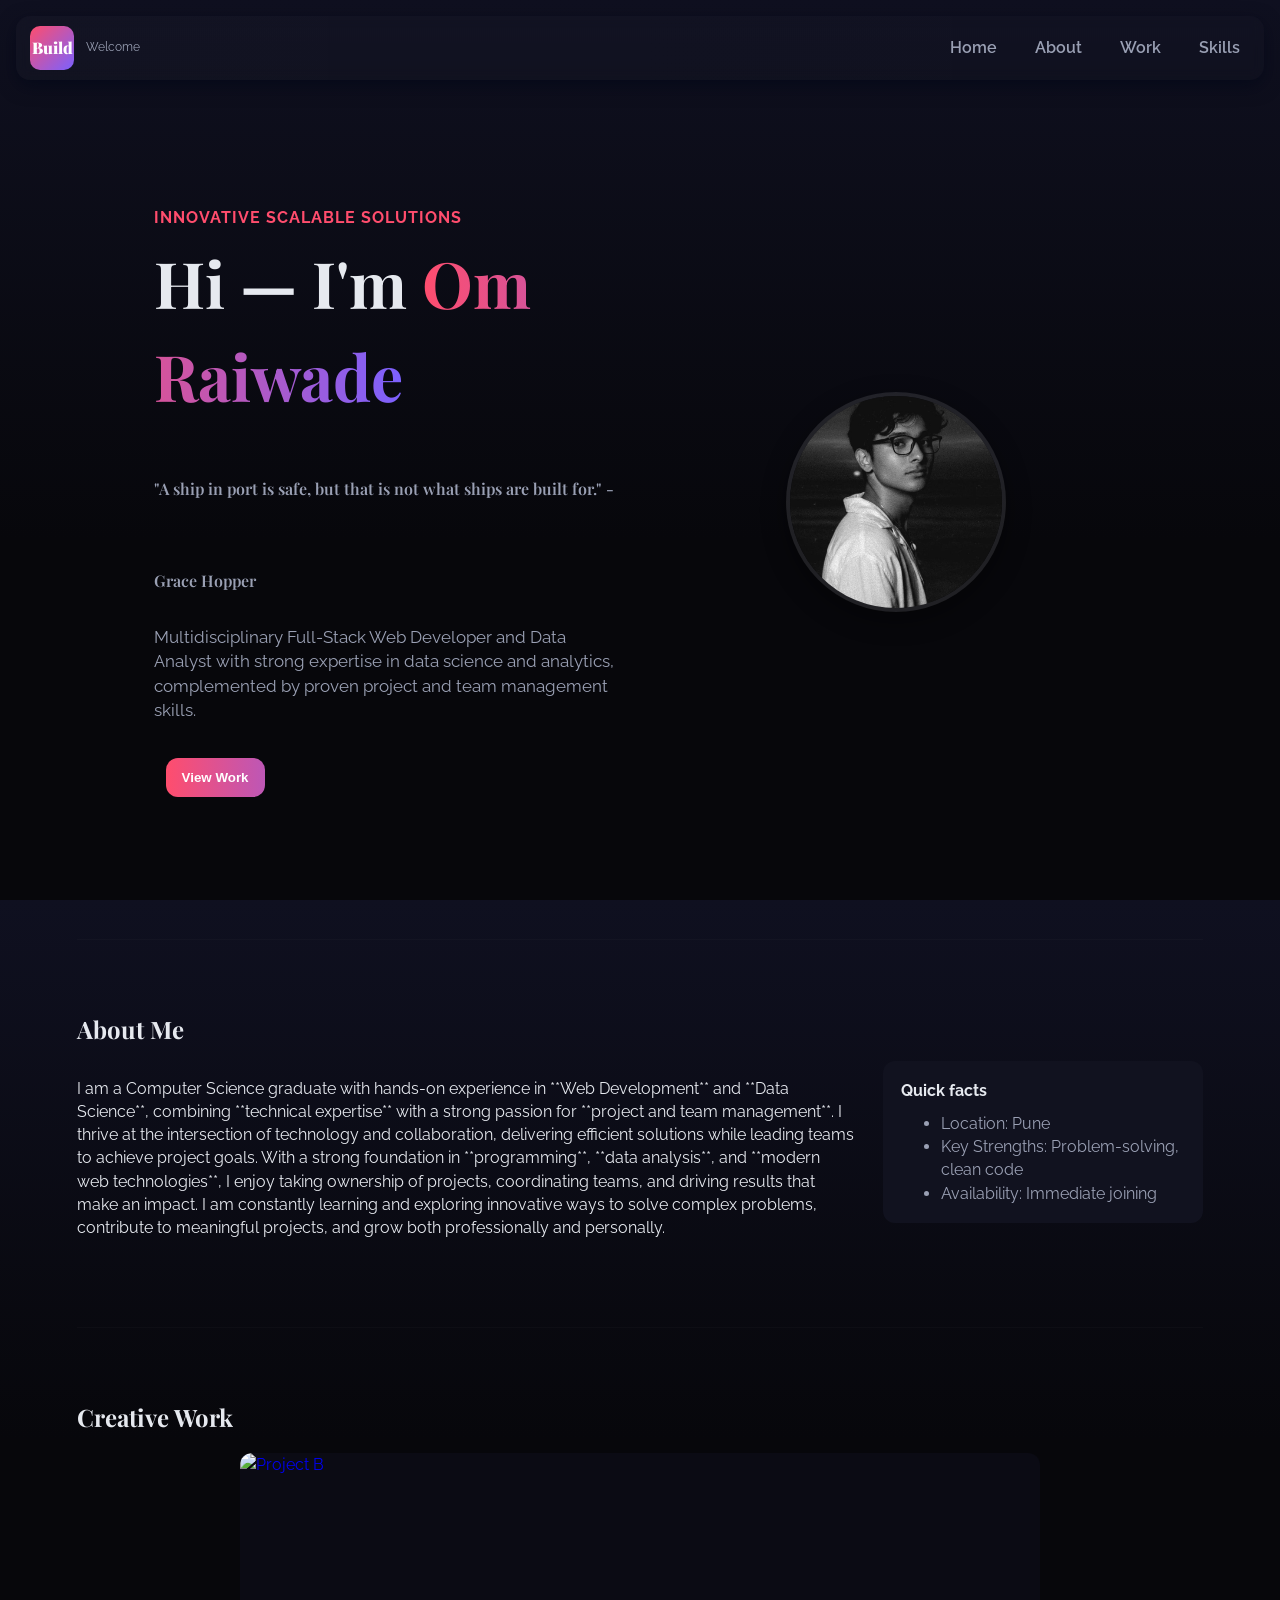
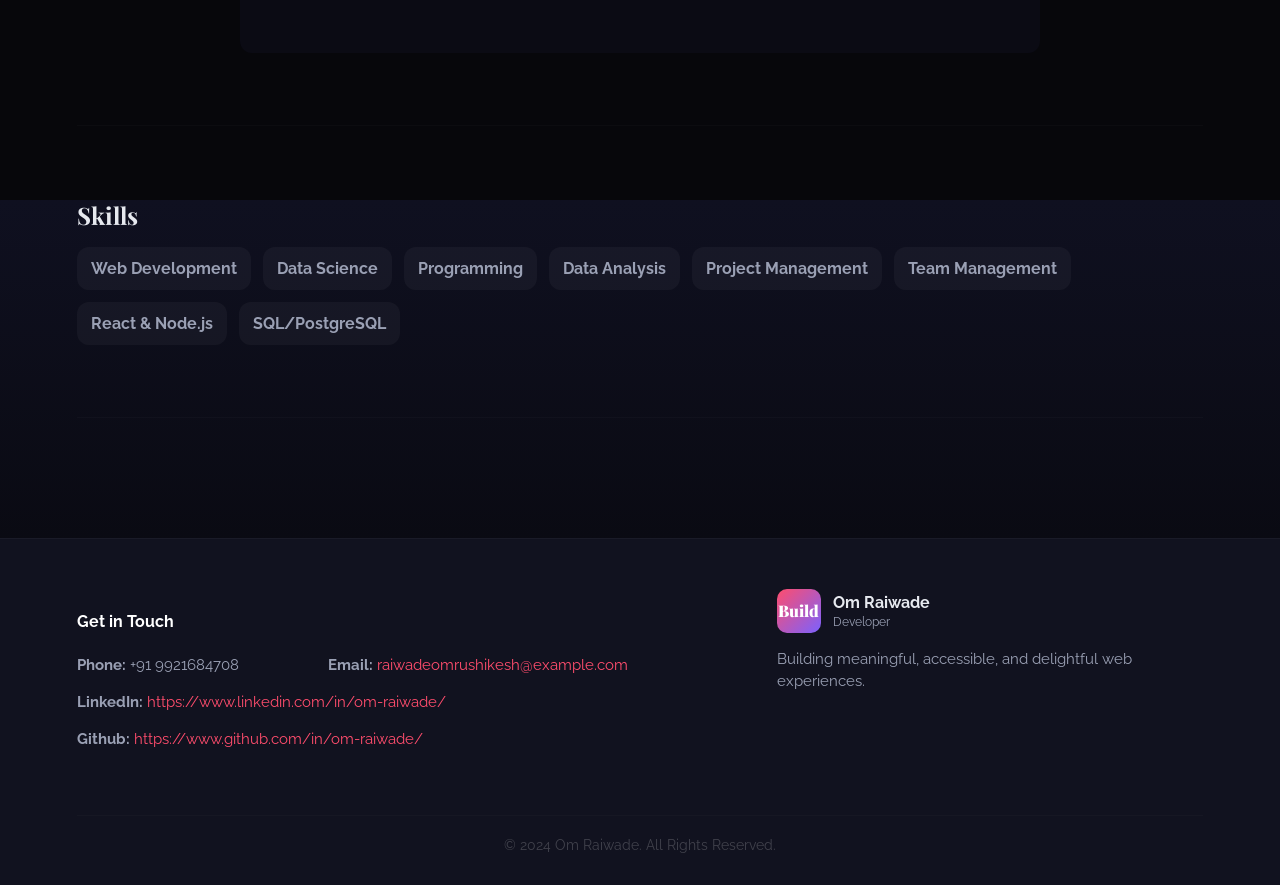
==== commit 02486317: "Add files via upload" ====
--- a/index.html
+++ b/index.html
@@ -3,8 +3,7 @@
 <head>
   <meta charset="utf-8" />
   <meta name="viewport" content="width=device-width,initial-scale=1" />
-  <title>Your Name — Creative Portfolio</title>
-  <!-- Google Fonts -->
+  <title>Om — Portfolio</title>
   <link href="https://fonts.googleapis.com/css2?family=Raleway:wght@300;400;700;900&family=Playfair+Display:wght@400;700&display=swap" rel="stylesheet">
 
   <style>
@@ -97,12 +96,35 @@
     font-size:1.05rem
 }
 
+    /* **UPDATED HERO IMAGE STYLE** */
+    .preview-card {
+        text-align: center;
+        /* Center the card vertically in the grid column */
+        display: flex;
+        flex-direction: column;
+        align-items: center;
+        justify-content: center;
+    }
+    .preview-card img {
+        width: 220px;
+        height: 220px; /* Set height equal to width for perfect circle */
+        object-fit: cover;
+        border-radius: 50%; /* Perfect circle */
+        box-shadow: 0 8px 25px rgba(0,0,0,0.4);
+        border: 4px solid rgba(255,255,255,0.1);
+        animation: floatImage 4s ease-in-out infinite;
+        transition: transform 0.3s ease;
+    }
+    @keyframes floatImage {
+        0%, 100% { transform: translateY(0px); }
+        50% { transform: translateY(-10px); }
+    }
    
     /* ==========================
        Sections
        ========================== */
     main{
-        padding:40px 6vw 120px
+        padding:40px 6vw 120px;
     }
     section{
         padding:72px 0;
@@ -139,9 +161,10 @@
   transition: transform 0.5s ease;
 }
 
-.project:hover img {
+/* MODIFICATION: Removed the image scale effect on hover */
+/* .project:hover img {
   transform: scale(1.06);
-}
+} */
 
 /* Overlay with title and buttons */
 .project .overlay {
@@ -201,60 +224,9 @@
         color:var(--muted);
         font-weight:700
     }
-
-    /* Contact */
-    form{
-        display:grid;
-        align-items: center;
-        gap:12px;
-        max-width:720px
-    }
-    input,textarea{
-        background:transparent;
-        border:1px solid rgba(255,255,255,0.06);
-        padding:14px;
-        border-radius:10px;
-        color:inherit
-    }
-    button[type=submit]{
-        background:linear-gradient(90deg,var(--accent),var(--accent-2));
-        border:none;
-        padding:12px 16px;
-        border-radius:12px;
-        color:white;
-        font-weight:700;
-        cursor:pointer
-    }
-
-    /* Lightbox */
-    .lightbox{
-        position:fixed;
-        inset:0;
-        display:none;
-        align-items:center;
-        justify-content:center;
-        background:rgba(3,3,6,0.85);
-        z-index:999;
-        padding:24px
-    }
-    .lightbox.open{
-        display:flex
-    }
-    .lightbox img{
-        max-width:92%;
-        max-height:86%;
-        border-radius:10px;
-        box-shadow:0 40px 120px rgba(2,4,12,0.9)
-    }
-    .lightbox .close{
-        position:absolute;
-        top:22px;
-        right:22px;
-        background:transparent;
-        border:2px solid rgba(255,255,255,0.06);
-        padding:8px;border-radius:10px;
-        color:white;
-        font-weight:700}
+    
+    /* MODIFICATION: Lightbox CSS is removed */
+    
 
     /* small screens */
     @media (max-width:980px){
@@ -291,6 +263,83 @@
     background-position: right;
   }
 
+  /* ==========================
+     Updated Footer Style
+     ========================== */
+    .full-footer {
+        padding: 50px 6vw 30px;
+        background: var(--panel); 
+        border-top: 1px solid rgba(255,255,255,0.04);
+    }
+    .footer-grid {
+        /* UPDATED GRID: Two columns, Contact (3fr) then Brand (2fr) */
+        display: grid;
+        grid-template-columns: 3fr 2fr; 
+        gap: 60px;
+        max-width: 1200px;
+        margin: 0 auto 30px;
+        padding-bottom: 20px;
+    }
+    .footer-col p {
+      margin-bottom: 8px;
+      font-size: 0.95rem;
+      color: var(--muted);
+    }
+    .footer-col a {
+        color: var(--accent);
+        text-decoration: none;
+        transition: color 0.3s;
+    }
+    .footer-col a:hover {
+        color: white;
+    }
+    .brand-info .brand {
+        margin-bottom: 15px;
+    }
+    .copyright {
+        text-align: center;
+        padding-top: 20px;
+        font-size: 0.85rem;
+        color: rgba(255,255,255,0.2);
+        border-top: 1px solid rgba(255,255,255,0.02);
+    }
+
+    /* NEW STYLES FOR HORIZONTAL CONTACT */
+    .footer-contact-details {
+        display: flex;
+        flex-direction: row; /* Arrange children horizontally */
+        flex-wrap: wrap; /* Allow wrapping if necessary */
+        justify-content: space-between; /* Spread items across the width */
+        align-items: flex-start;
+        margin-top: 20px; /* Space from the 'Get in Touch' title */
+    }
+    .footer-contact-details p {
+        flex: 1 1 auto; /* Allow items to grow and shrink */
+        min-width: 200px; /* Ensure they don't get too squeezed before wrapping */
+        margin-top: 0;
+        margin-bottom: 15px;
+        margin-right: 20px; /* Space between items when on the same line */
+    }
+    .footer-contact-details p:last-child {
+        margin-right: 0;
+    }
+    /* END NEW STYLES */
+
+    @media (max-width: 768px) {
+        .footer-grid {
+            /* Change to 1fr to stack columns on small screens */
+            grid-template-columns: 1fr;
+        }
+        .footer-col {
+            margin-bottom: 30px;
+        }
+        /* Stack contact items vertically on small screens */
+        .footer-contact-details {
+            flex-direction: column;
+            align-items: flex-start;
+        }
+    }
+
   </style>
 
 </head>
@@ -299,8 +348,7 @@
     <div class="brand">
       <div class="logo">Build</div>
       <div>
-        <div style="font-weight:700">Om Raiwade</div>
-        <div style="font-size:12px;color:var(--muted)">Frontend Developer</div>
+        <div style="font-size:12px;color:var(--muted)">Welcome</div>
       </div>
     </div>
 
@@ -309,7 +357,6 @@
       <a href="#about">About</a>
       <a href="#projects">Work</a>
       <a href="#skills">Skills</a>
-      <a href="#contact">Contact</a>
     </nav>
 
     <button class="nav-toggle" aria-expanded="false" aria-controls="mobile-menu">☰</button>
@@ -318,25 +365,17 @@
   <main>
     <section id="hero" class="hero">
       <div class="content">
-        <div class="eyebrow reveal">Design X Coder</div>
-        <h1 class="reveal">Hi — I'm <span style="background:linear-gradient(90deg,var(--accent),var(--accent-2));-webkit-background-clip:text;background-clip:text;color:transparent;">Om Raiwade</span><br><small style="font-size:16px;color:var(--muted);font-weight:600">I craft bold, experimental interfaces & delightful interactions.</small></h1>
-        <p class="lead reveal">I design and build playful, accessible web experiences using HTML, CSS, and JavaScript. My focus: striking visuals, smooth motion, and usable interfaces that tell a story.</p>
+        <div class="eyebrow reveal">Innovative Scalable Solutions</div>
+        <h1 class="reveal">Hi — I'm <span style="background:linear-gradient(90deg,var(--accent),var(--accent-2));-webkit-background-clip:text;background-clip:text;color:transparent;">Om Raiwade</span><br><small style="font-size:16px;color:var(--muted);font-weight:600">"A ship in port is safe, but that is not what ships are built for." - Grace Hopper</small></h1>
+        <p class="lead reveal">Multidisciplinary Full-Stack Web Developer and Data Analyst with strong expertise in data science and analytics, complemented by proven project and team management skills.</p>
         <p style="margin-top:18px; display:flex; gap:12px; flex-wrap:wrap;" class="reveal">
   <a href="#projects" style="text-decoration:none">
    <p style="margin-top:18px; display:flex; gap:12px; flex-wrap:wrap;" class="reveal">
-  <!-- View Work -->
   <a href="#projects" style="text-decoration:none">
     <button class="btn-primary">
       View Work
     </button>
   </a>
-
-  <!-- Download Resume -->
-  <a href="./assets/Om Resume.docx" download style="text-decoration:none">
-    <button class="btn-primary">
-      📄 Download Resume
-    </button>
-  </a>
 </p>
   </a>
 </p>
@@ -344,32 +383,16 @@
       </div>
 
    
-   <aside class="preview-card reveal" style="text-align:center;">
-  <img 
-    src="./assets/Profile pic.png" 
-    alt="Om Raiwade Portrait" 
-    style="
-      width:220px;
-      height:220px;
-      object-fit:cover;
-      border-radius:50%;
-      box-shadow:0 8px 25px rgba(0,0,0,0.4);
-      border:4px solid rgba(255,255,255,0.1);
-      animation: floatImage 4s ease-in-out infinite;
-      transition: transform 0.3s ease;
-    "
-  >
-  <div style="padding-top:16px;color:var(--muted);font-weight:600;font-size:15px;">
-    
-  </div>
-</aside>
-
-<style>
-@keyframes floatImage {
-  0%, 100% { transform: translateY(0px); }
-  50% { transform: translateY(-10px); }
-}
-</style>
+   <aside class="preview-card reveal">
+        <img 
+            src="./asset/pic.jpeg" 
+            alt="Om Raiwade Portrait" 
+        >
+        <div style="padding-top:16px;color:var(--muted);font-weight:600;font-size:15px;">
+    
+        </div>
+    </aside>
+
 
     
   </div>
@@ -381,8 +404,9 @@
       <h2 class="reveal">About Me</h2>
       <div class="grid" style="grid-template-columns:1fr 320px;align-items:start;gap:28px">
         <div class="reveal">
-          <p>I’m a designer-developer who loves bringing ideas to life with motion, color, and carefully-crafted details. I work mainly on experimental UI, interactive posters, and responsive sites — always keeping accessibility and performance in mind.</p>
-          <p>I prefer a toolkit of plain HTML/CSS/JS — no build steps required — so my work is easy to fork and adapt.</p>
+          <p>I am a Computer Science graduate with hands-on experience in **Web Development** and **Data Science**, combining **technical expertise** with a strong passion for **project and team management**. I thrive at the intersection of technology and collaboration, delivering efficient solutions while leading teams to achieve project goals.
+
+With a strong foundation in **programming**, **data analysis**, and **modern web technologies**, I enjoy taking ownership of projects, coordinating teams, and driving results that make an impact. I am constantly learning and exploring innovative ways to solve complex problems, contribute to meaningful projects, and grow both professionally and personally.</p>
         </div>
         <div class="reveal" style="background:var(--panel);padding:18px;border-radius:12px">
           <strong>Quick facts</strong>
@@ -396,43 +420,19 @@
     </section>
   <section id="projects" class="projects">
       <h2 class="reveal">Creative Work</h2>
-    <div class="grid reveal" style="grid-template-columns:repeat(3,1fr);margin-top:18px">
-  <!-- Project A -->
-  <div class="project" data-title="Project A" data-src="" tabindex="0">
-    <img src="./assets/pic 1.png" alt="Project A">
+    <div class="grid reveal" style="grid-template-columns:1fr;max-width:800px;margin:18px auto 0;">
+  
+  <a href="https://github.com/Raiwadeom/College" target="_blank" class="project" data-title="Project -College Website" data-src="https://images.unsplash.com/photo-1506765515384-028b60a970df?q=80&w=1600" tabindex="0" style="text-decoration:none;">
+    <img src="https://images.unsplash.com/photo-1506765515384-028b60a970df?q=80&w=800" alt="Project B">
     <div class="overlay">
-      <div class="project-title">Project A</div>
-      <a href="./assets/project/index.html/index.html" target="_blank" class="github-btn">
-        <!-- GitHub Icon -->
+      <div class="project-title">Project : College Website </div>
+      <div class="github-btn">
         <svg fill="currentColor" viewBox="0 0 24 24"><path d="M12 .5C5.6.5.5 5.6.5 12c0 5.1 3.3 9.4 7.9 10.9.6.1.8-.3.8-.6v-2.2c-3.2.7-3.9-1.4-3.9-1.4-.5-1.2-1.2-1.5-1.2-1.5-1-.7.1-.7.1-.7 1.1.1 1.7 1.1 1.7 1.1 1 .1 1.6-.8 1.9-1.3.1-.7.4-1.1.7-1.4-2.5-.3-5.2-1.3-5.2-5.8 0-1.3.5-2.4 1.1-3.3 0-.3-.4-1.4.1-3 0 0 .9-.3 3.4 1.2a11.7 11.7 0 0 1 6.1 0c2.5-1.5 3.4-1.2 3.4-1.2.5 1.6.1 2.7.1 3 .7.9 1.1 2 1.1 3.3 0 4.5-2.7 5.5-5.2 5.8.4.4.8 1.1.8 2.2v3.2c0 .3.2.7.8.6A10.9 10.9 0 0 0 23.5 12c0-6.4-5.1-11.5-11.5-11.5Z"/></svg>
         View on GitHub
-      </a>
+      </div>
     </div>
-  </div>
-
-  <!-- Project B -->
-  <div class="project" data-title="Project B" data-src="https://images.unsplash.com/photo-1498050108023-c5249f4df085?q=80&w=1600" tabindex="0">
-    <img src="https://images.unsplash.com/photo-1498050108023-c5249f4df085?q=80&w=800" alt="Project B">
-    <div class="overlay">
-      <div class="project-title">Project B</div>
-      <a href="https://github.com/yourusername/project-b" target="_blank" class="github-btn">
-        <svg fill="currentColor" viewBox="0 0 24 24"><path d="M12 .5C5.6.5.5 5.6.5 12c0 5.1 3.3 9.4 7.9 10.9.6.1.8-.3.8-.6v-2.2c-3.2.7-3.9-1.4-3.9-1.4-.5-1.2-1.2-1.5-1.2-1.5-1-.7.1-.7.1-.7 1.1.1 1.7 1.1 1.7 1.1 1 .1 1.6-.8 1.9-1.3.1-.7.4-1.1.7-1.4-2.5-.3-5.2-1.3-5.2-5.8 0-1.3.5-2.4 1.1-3.3 0-.3-.4-1.4.1-3 0 0 .9-.3 3.4 1.2a11.7 11.7 0 0 1 6.1 0c2.5-1.5 3.4-1.2 3.4-1.2.5 1.6.1 2.7.1 3 .7.9 1.1 2 1.1 3.3 0 4.5-2.7 5.5-5.2 5.8.4.4.8 1.1.8 2.2v3.2c0 .3.2.7.8.6A10.9 10.9 0 0 0 23.5 12c0-6.4-5.1-11.5-11.5-11.5Z"/></svg>
-        View on GitHub
-      </a>
-    </div>
-  </div>
-
-  <!-- Project C -->
-  <div class="project" data-title="Project C" data-src="https://images.unsplash.com/photo-1506765515384-028b60a970df?q=80&w=1600" tabindex="0">
-    <img src="https://images.unsplash.com/photo-1506765515384-028b60a970df?q=80&w=800" alt="Project C">
-    <div class="overlay">
-      <div class="project-title">Project C</div>
-      <a href="https://github.com/yourusername/project-c" target="_blank" class="github-btn">
-        <svg fill="currentColor" viewBox="0 0 24 24"><path d="M12 .5C5.6.5.5 5.6.5 12c0 5.1 3.3 9.4 7.9 10.9.6.1.8-.3.8-.6v-2.2c-3.2.7-3.9-1.4-3.9-1.4-.5-1.2-1.2-1.5-1.2-1.5-1-.7.1-.7.1-.7 1.1.1 1.7 1.1 1.7 1.1 1 .1 1.6-.8 1.9-1.3.1-.7.4-1.1.7-1.4-2.5-.3-5.2-1.3-5.2-5.8 0-1.3.5-2.4 1.1-3.3 0-.3-.4-1.4.1-3 0 0 .9-.3 3.4 1.2a11.7 11.7 0 0 1 6.1 0c2.5-1.5 3.4-1.2 3.4-1.2.5 1.6.1 2.7.1 3 .7.9 1.1 2 1.1 3.3 0 4.5-2.7 5.5-5.2 5.8.4.4.8 1.1.8 2.2v3.2c0 .3.2.7.8.6A10.9 10.9 0 0 0 23.5 12c0-6.4-5.1-11.5-11.5-11.5Z"/></svg>
-        View on GitHub
-      </a>
-    </div>
-  </div>
+  </a>
+
 </div>
 
     </section>
@@ -440,39 +440,58 @@
     <section id="skills">
       <h2 class="reveal">Skills</h2>
       <div class="skills reveal" style="margin-top:12px">
-        <div class="skill">HTML</div>
-        <div class="skill">CSS Grid & Flexbox</div>
-        <div class="skill">JavaScript</div>
-        <div class="skill">React</div>
-        <div class="skill">Sql</div>
-        <div class="skill">Postgre Sql</div>
-        <div class="skill">Node.Js</div>
+        <div class="skill">Web Development</div>
+        <div class="skill">Data Science</div>
+        <div class="skill">Programming</div>
+        <div class="skill">Data Analysis</div>
+        <div class="skill">Project Management</div>
+        <div class="skill">Team Management</div>
+        <div class="skill">React & Node.js</div>
+        <div class="skill">SQL/PostgreSQL</div>
       </div>
     </section>
-
-    <section id="contact">
-      <h2 class="reveal">Contact</h2>
-      <p class="reveal" style="color:var(--muted)">Want to work together? Send a quick message.</p>
-
-      <form class="reveal" onsubmit="handleContact(event)">
-        <input name="name" placeholder="Your name" required>
-        <input name="email" type="email" placeholder="you@example.com" required>
-        <textarea name="message" rows="6" placeholder="Tell me about your project" required></textarea>
-        <div style="display:flex;gap:10px;align-items:center">
-          <button type="submit">Send message</button>
-          <div style="color:var(--muted);font-size:13px"></div>
+    
+  </main>
+
+  <footer id="main-footer" class="full-footer">
+    <div class="footer-grid">
+        
+        <div class="footer-col contact-info">
+            <h4 style="color:white; margin-bottom:12px">Get in Touch</h4>
+            <div class="footer-contact-details">
+                <p>
+                    <strong>Phone:</strong> +91 9921684708
+                </p>
+                <p>
+                    <strong>Email:</strong> <a href="mailto:om.rai.dev@example.com" style="color:var(--accent); text-decoration:none;">raiwadeomrushikesh@example.com</a>
+                </p>
+                <p>
+                    <strong>LinkedIn:</strong> <a href="https://www.linkedin.com/in/om-raiwade/" target="_blank" style="color:var(--accent); text-decoration:none;">https://www.linkedin.com/in/om-raiwade/</a>
+                </p>
+
+                 <p>
+                    <strong>Github:</strong> <a href="https://github.com/Raiwadeom" target="_blank" style="color:var(--accent); text-decoration:none;">https://www.github.com/in/om-raiwade/</a>
+                </p>
+           
         </div>
-      </form>
-    </section>
-
-  </main>
-
-  <!-- Lightbox markup -->
-  <div class="lightbox" id="lightbox" role="dialog" aria-hidden="true">
-    <button class="close" aria-label="Close (Esc)">✕</button>
-    <img src="" alt="Lightbox preview" />
-  </div>
-
+        </div>
+
+        <div class="footer-col brand-info">
+            <div class="brand" style="margin-left:0;">
+                <div class="logo">Build</div>
+                <div>
+                    <div style="font-weight:700">Om Raiwade</div>
+                    <div style="font-size:12px;color:var(--muted)">Developer</div>
+                </div>
+            </div>
+            <p style="margin-top:10px; color:var(--muted); font-size:0.95rem;">Building meaningful, accessible, and delightful web experiences.</p>
+        </div>
+    </div>
+    
+    <div class="copyright" > 
+        &copy; 2024 Om Raiwade. All Rights Reserved.
+    </div>
+  </footer>
   <script>
     // ==========================
     // Mobile nav toggle
@@ -490,7 +509,6 @@
           <a href="#about" style="display:block;padding:8px;color:var(--muted)">About</a>
           <a href="#projects" style="display:block;padding:8px;color:var(--muted)">Work</a>
           <a href="#skills" style="display:block;padding:8px;color:var(--muted)">Skills</a>
-          <a href="#contact" style="display:block;padding:8px;color:var(--muted)">Contact</a>
         `;
         document.body.appendChild(menu);
         toggle._menu = menu;
@@ -500,39 +518,11 @@
     });
 
     // ==========================
-    // Lightbox (vanilla)
-    // Inspired by simple modal/lightbox patterns
-    // ==========================
-    const lightbox = document.getElementById('lightbox');
-    const lbImage = lightbox.querySelector('img');
-    const lbClose = lightbox.querySelector('.close');
-
-    function openLightbox(src, alt){
-      lbImage.src = src; lbImage.alt = alt || '';
-      lightbox.classList.add('open');
-      lightbox.setAttribute('aria-hidden','false');
-      document.body.style.overflow = 'hidden';
-    }
-    function closeLightbox(){
-      lightbox.classList.remove('open');
-      lightbox.setAttribute('aria-hidden','true');
-      document.body.style.overflow = '';
-      lbImage.src='';
-    }
-    lbClose.addEventListener('click', closeLightbox);
-    lightbox.addEventListener('click', (e)=>{ if(e.target===lightbox) closeLightbox(); });
-    document.addEventListener('keydown', (e)=>{ if(e.key==='Escape') closeLightbox(); });
-
-    // Attach to project items
-    document.querySelectorAll('.project').forEach(item=>{
-      item.addEventListener('click', ()=>{
-        const src = item.dataset.src || item.querySelector('img').src;
-        const title = item.dataset.title || item.querySelector('img').alt || '';
-        openLightbox(src,title);
-      });
-      // make keyboard accessible
-      item.addEventListener('keydown', (e)=>{ if(e.key==='Enter' || e.key===' ') { e.preventDefault(); item.click(); } });
-    });
+    // Lightbox (vanilla) - REMOVED
+    // The functions and event listeners for the lightbox have been removed.
+    // The project card is now a standard link (<a>) pointing to the project URL.
+    // ==========================
+    
 
     // ==========================
     // Scroll-triggered reveals using IntersectionObserver
@@ -545,19 +535,6 @@
     },{root:null,rootMargin:'0px',threshold:0.12});
 
     document.querySelectorAll('.reveal').forEach(el=>observer.observe(el));
-
-    // ==========================
-    // Simple contact handler (frontend only)
-    // ==========================
-    function handleContact(e){
-      e.preventDefault();
-      const form = e.target;
-      const data = {name: form.name.value, email: form.email.value, message: form.message.value};
-      // Just show a friendly toast — no backend in this demo
-      alert('Thanks, '+data.name+" — your message is noted (frontend demo).\nOpen the console to see the payload.");
-      console.log('Contact payload', data);
-      form.reset();
-    }
 
     // ==========================
     // Tiny performance: lazy load gallery images
@@ -574,4 +551,4 @@
     });
   </script>
 </body>
-</html>
+</html>
